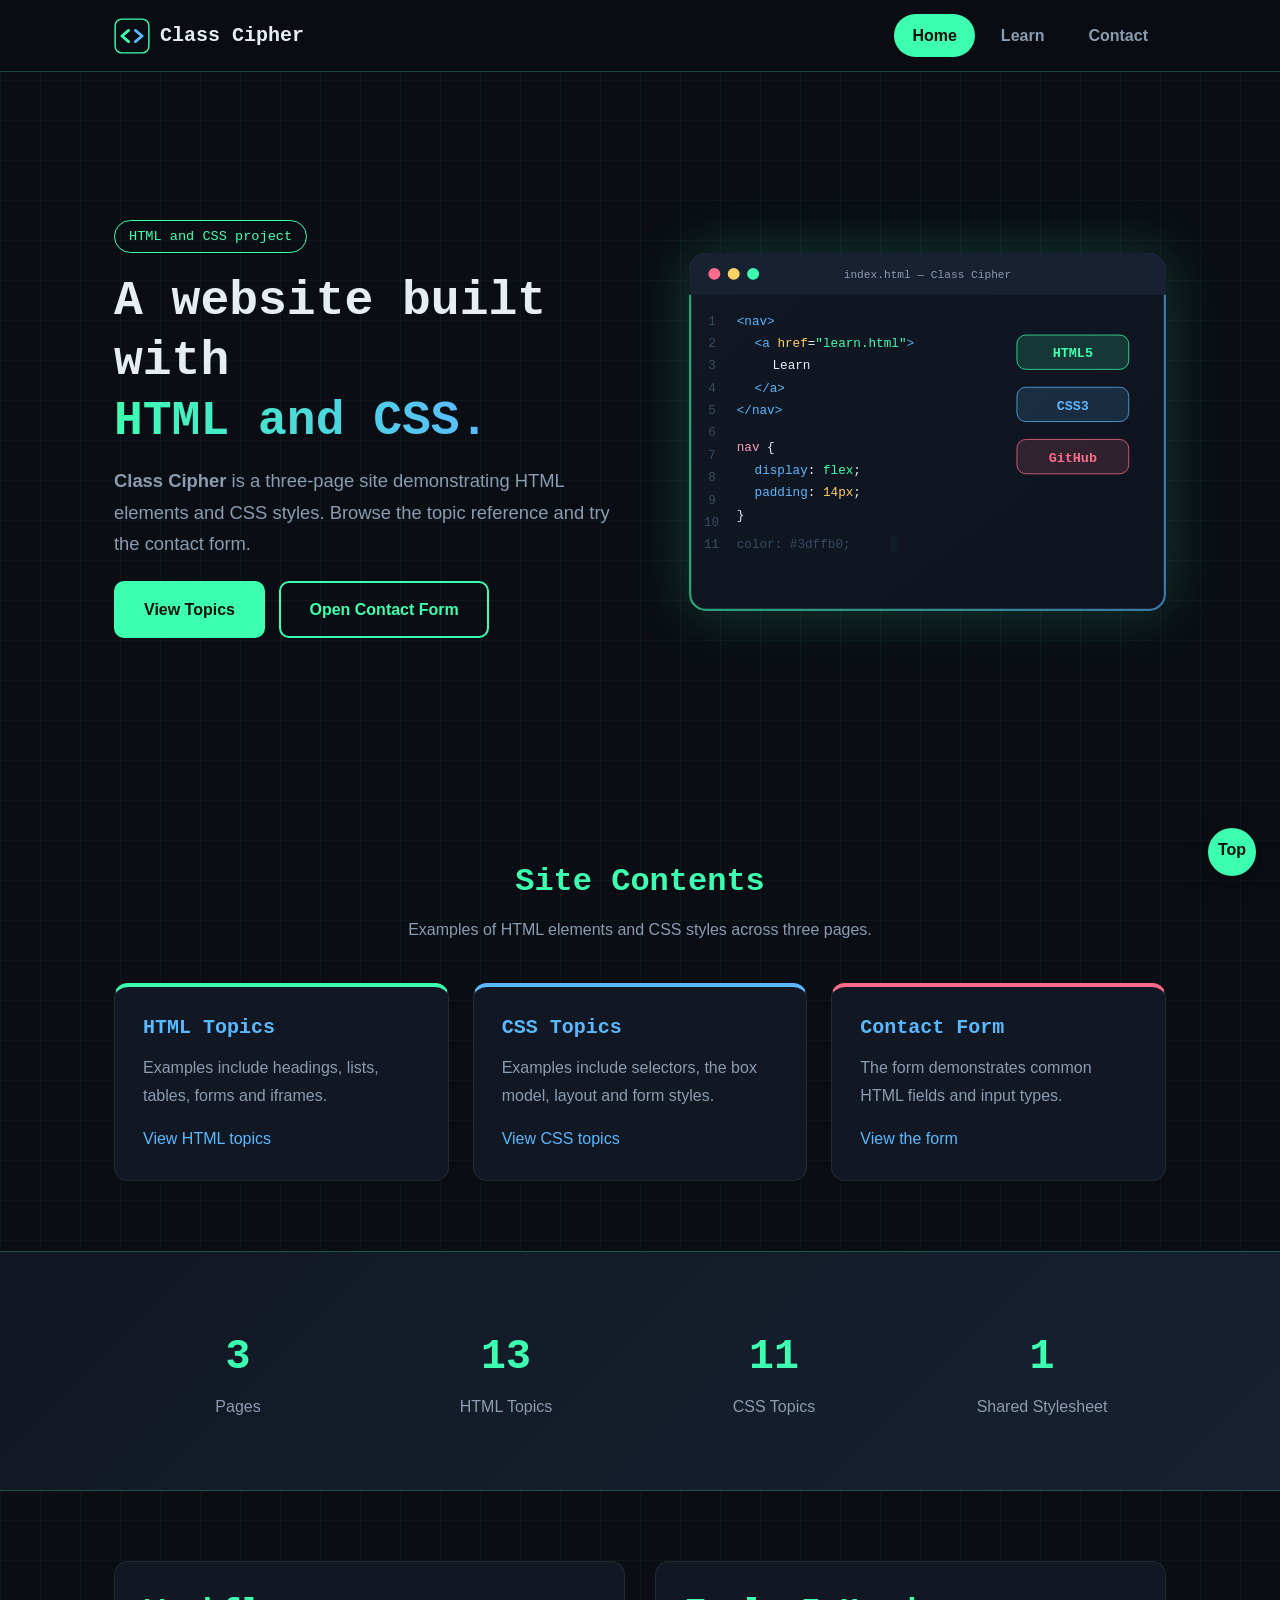
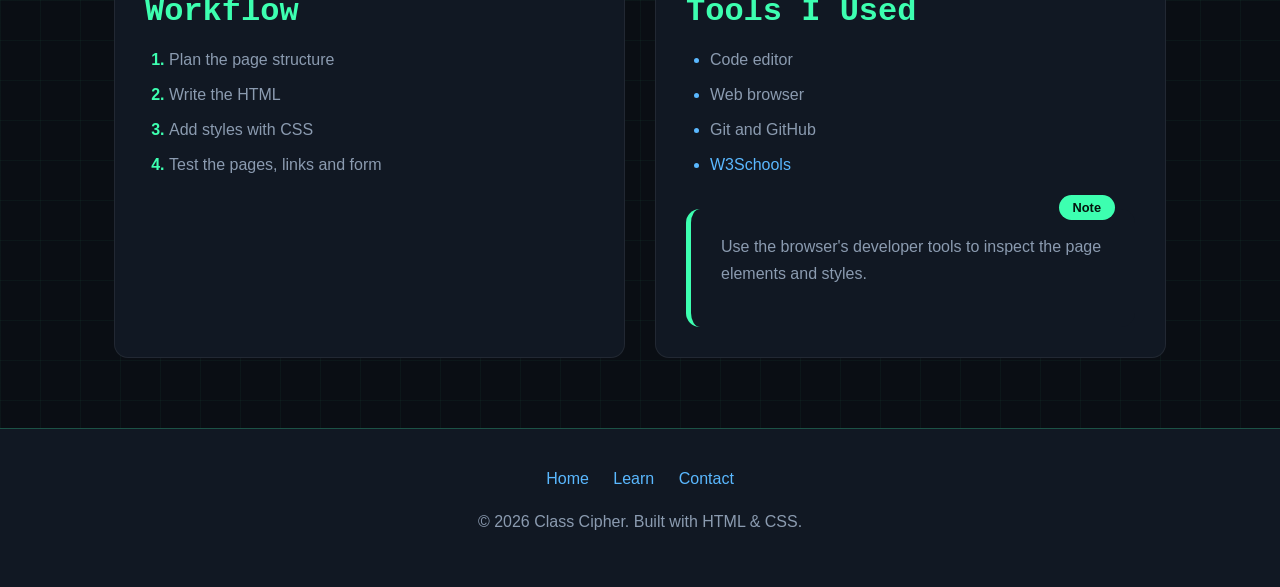
==== index.html @ cee4e054 "Complete" ====
<!DOCTYPE html>
<html lang="en">
<head>
  <meta charset="UTF-8">
  <meta name="viewport" content="width=device-width, initial-scale=1.0">
  <meta name="description" content="A website built with HTML and CSS.">
  <title>Class Cipher | Home</title>
  <!-- Favicon -->
  <link rel="icon" type="image/svg+xml" href="images/favicon.svg">
  <!-- External stylesheet -->
  <link rel="stylesheet" href="css/style.css">
</head>
<body id="top">

  <!-- ========== NAVIGATION BAR ========== -->
  <header>
    <nav>
      <div class="logo">
        <img src="images/favicon.svg" alt="Class Cipher logo">
        <a href="index.html">Class&nbsp;Cipher</a>
      </div>
      <ul>
        <li><a href="index.html" class="active">Home</a></li>
        <li><a href="learn.html">Learn</a></li>
        <li><a href="contact.html">Contact</a></li>
      </ul>
    </nav>
  </header>

  <!-- ========== HERO ========== -->
  <main>
    <section id="hero" class="container">
      <div>
        <span class="tag">HTML and CSS project</span>
        <h1>A website built with<br><span class="gradient-text">HTML and CSS.</span></h1>
        <p>
          <strong>Class Cipher</strong> is a three-page site demonstrating HTML
          elements and CSS styles. Browse the topic reference and try the contact form.
        </p>
        <a href="learn.html" class="btn btn-primary">View Topics</a>
        <a href="contact.html" class="btn btn-outline">Open Contact Form</a>
      </div>
      <img src="images/hero.svg" alt="Illustration of a code editor with HTML and CSS">
    </section>

    <!-- ========== FEATURE CARDS ========== -->
    <section id="features" class="container">
      <div class="section-title center">
        <h2>Site Contents</h2>
        <p>Examples of HTML elements and CSS styles across three pages.</p>
      </div>

      <div class="grid-3">
        <div class="card">
          <h3>HTML Topics</h3>
          <p>Examples include headings, lists, tables, forms and iframes.</p>
          <a href="learn.html#html-topics">View HTML topics</a>
        </div>
        <div class="card">
          <h3>CSS Topics</h3>
          <p>Examples include selectors, the box model, layout and form styles.</p>
          <a href="learn.html#css-topics">View CSS topics</a>
        </div>
        <div class="card">
          <h3>Contact Form</h3>
          <p>The form demonstrates common HTML fields and input types.</p>
          <a href="contact.html">View the form</a>
        </div>
      </div>
    </section>

    <!-- ========== STATS ========== -->
    <section id="stats">
      <div class="container">
        <div class="stats-grid">
          <div class="stat"><strong>3</strong><span>Pages</span></div>
          <div class="stat"><strong>13</strong><span>HTML Topics</span></div>
          <div class="stat"><strong>11</strong><span>CSS Topics</span></div>
          <div class="stat"><strong>1</strong><span>Shared Stylesheet</span></div>
        </div>
      </div>
    </section>

    <!-- ========== QUICK START ========== -->
    <section id="quick-start" class="container">
      <div class="split">
        <div class="panel">
          <h2>Workflow</h2>
          <!-- Ordered list -->
          <ol>
            <li>Plan the page structure</li>
            <li>Write the HTML</li>
            <li>Add styles with CSS</li>
            <li>Test the pages, links and form</li>
          </ol>
        </div>
        <div class="panel">
          <h2>Tools I Used</h2>
          <!-- Unordered list -->
          <ul class="styled">
            <li>Code editor</li>
            <li>Web browser</li>
            <li>Git and GitHub</li>
            <li><a href="https://www.w3schools.com/" target="_blank" rel="noopener">W3Schools</a></li>
          </ul>
          <div class="callout">
            <span class="corner">Note</span>
            <p>Use the browser's developer tools to inspect the page elements and styles.</p>
          </div>
        </div>
      </div>
    </section>
  </main>

  <!-- ========== FOOTER ========== -->
  <footer>
    <p>
      <a href="index.html">Home</a>
      <a href="learn.html">Learn</a>
      <a href="contact.html">Contact</a>
    </p>
    <p>&copy; 2026 Class Cipher. Built with HTML &amp; CSS.</p>
  </footer>

  <a href="#top" id="top-btn" title="Back to top">Top</a>

</body>
</html>
---- css/style.css ----
/* =====================================================
   CLASS CIPHER — Main Stylesheet
   Topics practised: selectors, comments, backgrounds,
   borders, margin & padding, height & width, box model,
   fonts, links, tables, max-width, positioning, forms
   ===================================================== */

/* ---------- 1. VARIABLES & RESET ---------- */
:root {
  --bg: #0a0e14;
  --panel: #111823;
  --panel-2: #172131;
  --text: #e6edf3;
  --muted: #8b9bb0;
  --accent: #3dffb0;
  --accent-2: #5ab8ff;
  --danger: #ff6b8a;
  --radius: 14px;
}

* {
  box-sizing: border-box; /* Box model: width includes padding + border */
  margin: 0;
  padding: 0;
}

html {
  scroll-behavior: smooth;
}

body {
  font-family: "Segoe UI", Tahoma, Geneva, Verdana, sans-serif;
  line-height: 1.7;
  color: var(--text);
  background-color: var(--bg);
  /* Subtle grid background */
  background-image:
    linear-gradient(rgba(61, 255, 176, 0.04) 1px, transparent 1px),
    linear-gradient(90deg, rgba(61, 255, 176, 0.04) 1px, transparent 1px);
  background-size: 40px 40px;
}

/* ---------- 2. TYPOGRAPHY ---------- */
h1, h2, h3, h4 {
  font-family: "Courier New", Courier, monospace;
  line-height: 1.25;
  margin-bottom: 14px;
}

h1 { font-size: 3rem; }
h2 { font-size: 2rem; color: var(--accent); }
h3 { font-size: 1.25rem; color: var(--accent-2); }

p { margin-bottom: 16px; color: var(--muted); }

code {
  font-family: "Courier New", monospace;
  background: var(--panel-2);
  color: var(--accent);
  padding: 2px 8px;
  border-radius: 6px;
}

/* ---------- 3. LINKS (link, visited, hover, active) ---------- */
a:link    { color: var(--accent-2); text-decoration: none; }
a:visited { color: #b69cff; }
a:hover   { color: var(--accent); text-decoration: underline; }
a:active  { color: var(--danger); }

/* ---------- 4. NAVIGATION BAR ---------- */
header {
  position: sticky;          /* Positioning: stays at top while scrolling */
  top: 0;
  z-index: 100;
  background: rgba(10, 14, 20, 0.88);
  backdrop-filter: blur(10px);
  border-bottom: 1px solid rgba(61, 255, 176, 0.25);
}

nav {
  max-width: 1100px;         /* Max-width keeps content readable */
  margin: 0 auto;
  padding: 14px 24px;
  display: flex;
  justify-content: space-between;
  align-items: center;
}

.logo {
  display: flex;
  align-items: center;
  gap: 10px;
  font-family: "Courier New", monospace;
  font-weight: bold;
  font-size: 1.25rem;
}

.logo img { width: 36px; height: 36px; }
.logo a:link, .logo a:visited { color: var(--text); }

nav ul {
  list-style: none;
  display: flex;
  gap: 8px;
}

nav ul li a {
  display: block;
  padding: 8px 18px;
  border-radius: 999px;
  font-weight: 600;
  transition: all 0.25s ease;
}

nav ul li a:link,
nav ul li a:visited { color: var(--muted); }

nav ul li a:hover {
  background: var(--panel-2);
  color: var(--accent);
  text-decoration: none;
}

nav ul li a.active {
  background: var(--accent);
  color: #04130d;
}

/* ---------- 5. LAYOUT HELPERS ---------- */
.container {
  max-width: 1100px;
  margin: 0 auto;
  padding: 70px 24px;
}

.center { text-align: center; }

.section-title { margin-bottom: 40px; }
.section-title p { max-width: 600px; margin-left: auto; margin-right: auto; }

.tag {
  display: inline-block;
  font-family: "Courier New", monospace;
  font-size: 0.85rem;
  color: var(--accent);
  border: 1px solid var(--accent);
  padding: 4px 14px;
  border-radius: 999px;
  margin-bottom: 18px;
}

.gradient-text {
  background: linear-gradient(90deg, var(--accent), var(--accent-2));
  -webkit-background-clip: text;
  background-clip: text;
  -webkit-text-fill-color: transparent;
}

/* ---------- 6. HERO ---------- */
#hero {
  display: grid;
  grid-template-columns: 1.1fr 1fr;
  gap: 50px;
  align-items: center;
  min-height: 80vh;
}

#hero p { font-size: 1.15rem; max-width: 520px; }

#hero img {
  width: 100%;
  border-radius: var(--radius);
  box-shadow: 0 0 60px rgba(61, 255, 176, 0.18);
  animation: float 5s ease-in-out infinite;
}

@keyframes float {
  0%, 100% { transform: translateY(0); }
  50%      { transform: translateY(-12px); }
}

/* ---------- 7. BUTTONS ---------- */
.btn {
  display: inline-block;
  padding: 13px 28px;
  margin: 6px 10px 6px 0;
  font-family: inherit;
  font-size: 1rem;
  font-weight: 700;
  border: 2px solid var(--accent);
  border-radius: 10px;
  cursor: pointer;
  transition: transform 0.2s, box-shadow 0.2s, background 0.2s;
}

.btn-primary,
a.btn-primary:link,
a.btn-primary:visited {
  background: var(--accent);
  color: #04130d;
}

.btn-outline,
a.btn-outline:link,
a.btn-outline:visited {
  background: transparent;
  color: var(--accent);
}

.btn:hover {
  transform: translateY(-3px);
  box-shadow: 0 8px 24px rgba(61, 255, 176, 0.35);
  text-decoration: none;
}

.btn:active { transform: translateY(0); }

/* ---------- 8. CARDS (div + box model) ---------- */
.grid-3 {
  display: grid;
  grid-template-columns: repeat(3, 1fr);
  gap: 24px;
}

.card {
  background: var(--panel);
  border: 1px solid rgba(255, 255, 255, 0.07);
  border-top: 4px solid var(--accent);
  border-radius: var(--radius);
  padding: 28px;
  transition: transform 0.25s, border-color 0.25s;
}

.card:nth-child(2) { border-top-color: var(--accent-2); }
.card:nth-child(3) { border-top-color: var(--danger); }

.card:hover {
  transform: translateY(-8px);
  border-color: var(--accent);
}

/* ---------- 9. STATS BAR ---------- */
#stats {
  background: linear-gradient(135deg, var(--panel), var(--panel-2));
  border-top: 1px solid rgba(61, 255, 176, 0.25);
  border-bottom: 1px solid rgba(61, 255, 176, 0.25);
}

.stats-grid {
  display: grid;
  grid-template-columns: repeat(4, 1fr);
  text-align: center;
  gap: 20px;
}

.stat strong {
  display: block;
  font-family: "Courier New", monospace;
  font-size: 2.6rem;
  color: var(--accent);
}

.stat span { color: var(--muted); }

/* ---------- 10. TWO-COLUMN BLOCK ---------- */
.split {
  display: grid;
  grid-template-columns: 1fr 1fr;
  gap: 30px;
}

.panel {
  background: var(--panel);
  border-radius: var(--radius);
  border: 1px solid rgba(255, 255, 255, 0.07);
  padding: 30px;
}

/* ---------- 11. LISTS ---------- */
ol, ul.styled { padding-left: 24px; }

ol li, ul.styled li {
  margin-bottom: 8px;
  color: var(--muted);
}

ol li::marker { color: var(--accent); font-weight: bold; }
ul.styled li::marker { color: var(--accent-2); }

dl dt {
  font-family: "Courier New", monospace;
  font-weight: bold;
  color: var(--accent);
  margin-top: 16px;
}

dl dd {
  margin-left: 20px;
  padding-left: 14px;
  border-left: 3px solid var(--accent-2);
  color: var(--muted);
}

/* ---------- 12. TABLE STYLING ---------- */
.table-wrap { overflow-x: auto; }

table {
  width: 100%;
  border-collapse: collapse;
  background: var(--panel);
  border-radius: var(--radius);
  overflow: hidden;
}

caption {
  caption-side: top;
  padding: 14px;
  font-family: "Courier New", monospace;
  color: var(--accent);
  font-weight: bold;
  text-align: left;
}

th, td {
  padding: 14px 18px;
  text-align: left;
  border-bottom: 1px solid rgba(255, 255, 255, 0.08);
}

thead th {
  background: var(--accent);
  color: #04130d;
  text-transform: uppercase;
  font-size: 0.85rem;
  letter-spacing: 1px;
}

tbody tr:nth-child(even) { background: var(--panel-2); }
tbody tr:hover { background: rgba(61, 255, 176, 0.12); }
tfoot td { color: var(--accent-2); font-weight: bold; }

.badge {
  padding: 3px 12px;
  border-radius: 999px;
  font-size: 0.8rem;
  font-weight: bold;
}
.badge.done  { background: rgba(61, 255, 176, 0.18); color: var(--accent); }
.badge.doing { background: rgba(90, 184, 255, 0.18); color: var(--accent-2); }

/* ---------- 13. IFRAME ---------- */
iframe {
  width: 100%;
  height: 260px;
  border: 2px dashed var(--accent);
  border-radius: var(--radius);
  background: #fff;
}

/* ---------- 14. FORMS ---------- */
form {
  background: var(--panel);
  border: 1px solid rgba(255, 255, 255, 0.08);
  border-radius: var(--radius);
  padding: 34px;
}

fieldset {
  border: 1px solid rgba(61, 255, 176, 0.3);
  border-radius: 10px;
  padding: 20px;
  margin-bottom: 24px;
}

legend {
  padding: 0 12px;
  color: var(--accent);
  font-family: "Courier New", monospace;
  font-weight: bold;
}

label {
  display: block;
  margin: 14px 0 6px;
  font-weight: 600;
}

input[type="text"],
input[type="email"],
input[type="password"],
input[type="tel"],
input[type="number"],
input[type="date"],
input[type="time"],
input[type="url"],
input[type="file"],
select,
textarea {
  width: 100%;
  padding: 12px 14px;
  background: var(--bg);
  color: var(--text);
  border: 2px solid #26354a;
  border-radius: 8px;
  font-family: inherit;
  font-size: 1rem;
  transition: border-color 0.2s, box-shadow 0.2s;
}

input:focus,
select:focus,
textarea:focus {
  outline: none;
  border-color: var(--accent);
  box-shadow: 0 0 0 4px rgba(61, 255, 176, 0.15);
}

textarea { resize: vertical; min-height: 120px; }

input[type="radio"],
input[type="checkbox"] {
  accent-color: var(--accent);
  margin-right: 8px;
}

input[type="range"] { width: 100%; accent-color: var(--accent); }
input[type="color"] { width: 70px; height: 40px; border: none; background: none; cursor: pointer; }

.inline-label { display: inline-block; margin-right: 22px; font-weight: 400; }

.form-row {
  display: grid;
  grid-template-columns: 1fr 1fr;
  gap: 20px;
}

/* ---------- 15. CALLOUT & FOOTER ---------- */
.callout {
  position: relative;               /* Positioning: parent for absolute child */
  background: var(--panel);
  border-left: 5px solid var(--accent);
  border-radius: var(--radius);
  padding: 24px 30px 24px 30px;
  margin-top: 30px;
}

.callout .corner {
  position: absolute;               /* Positioned inside .callout */
  top: -14px;
  right: 20px;
  background: var(--accent);
  color: #04130d;
  padding: 2px 14px;
  border-radius: 999px;
  font-size: 0.8rem;
  font-weight: bold;
}

footer {
  background: var(--panel);
  border-top: 1px solid rgba(61, 255, 176, 0.25);
  text-align: center;
  padding: 36px 24px;
  color: var(--muted);
}

footer a { margin: 0 10px; }

/* back-to-top floating button */
#top-btn {
  position: fixed;                  /* Positioning: always visible */
  right: 24px;
  bottom: 24px;
  width: 48px;
  height: 48px;
  line-height: 44px;
  text-align: center;
  background: var(--accent);
  border-radius: 50%;
  font-weight: bold;
  box-shadow: 0 6px 20px rgba(0, 0, 0, 0.5);
}
#top-btn:link, #top-btn:visited { color: #04130d; }
#top-btn:hover { text-decoration: none; transform: scale(1.1); }

/* ---------- 16. RESPONSIVE ---------- */
@media (max-width: 860px) {
  h1 { font-size: 2.2rem; }
  #hero, .split, .form-row { grid-template-columns: 1fr; }
  .grid-3 { grid-template-columns: 1fr; }
  .stats-grid { grid-template-columns: repeat(2, 1fr); }
  nav { flex-direction: column; gap: 10px; }
  nav ul li a { padding: 7px 13px; }
}
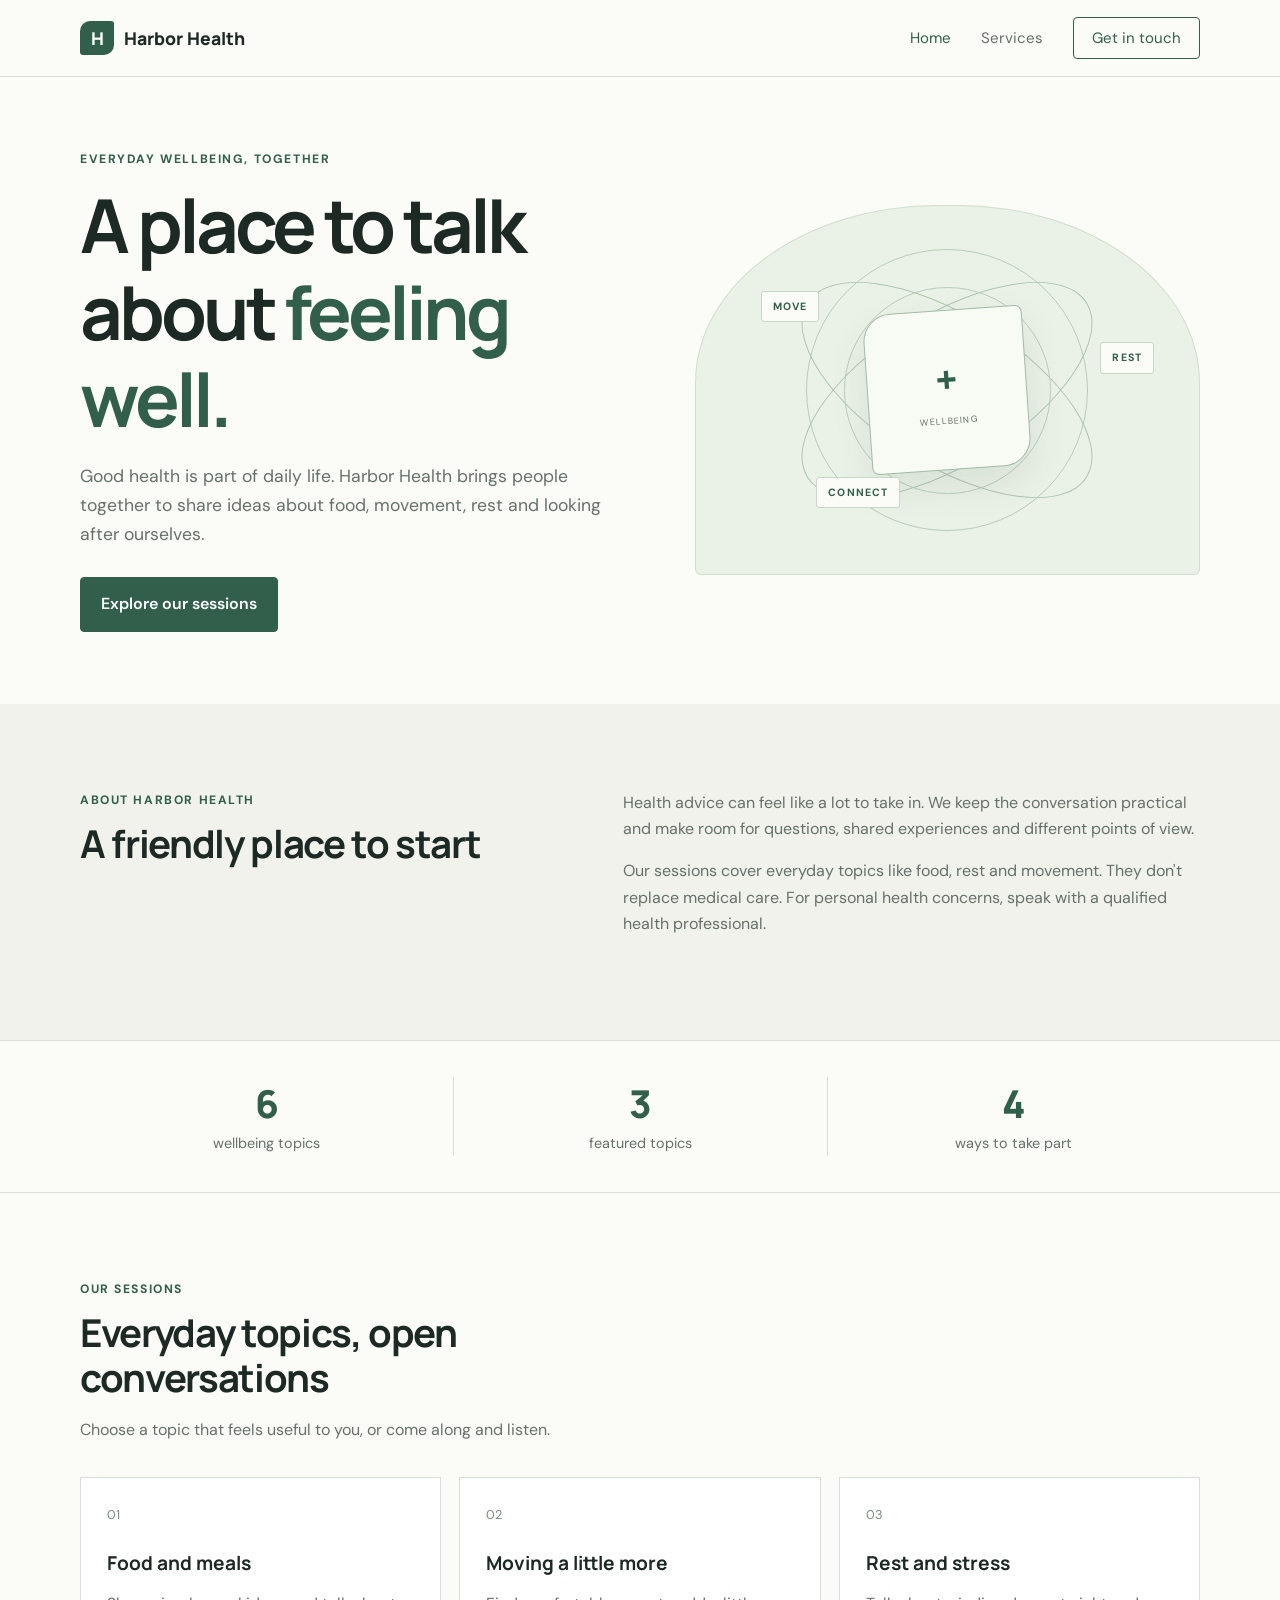
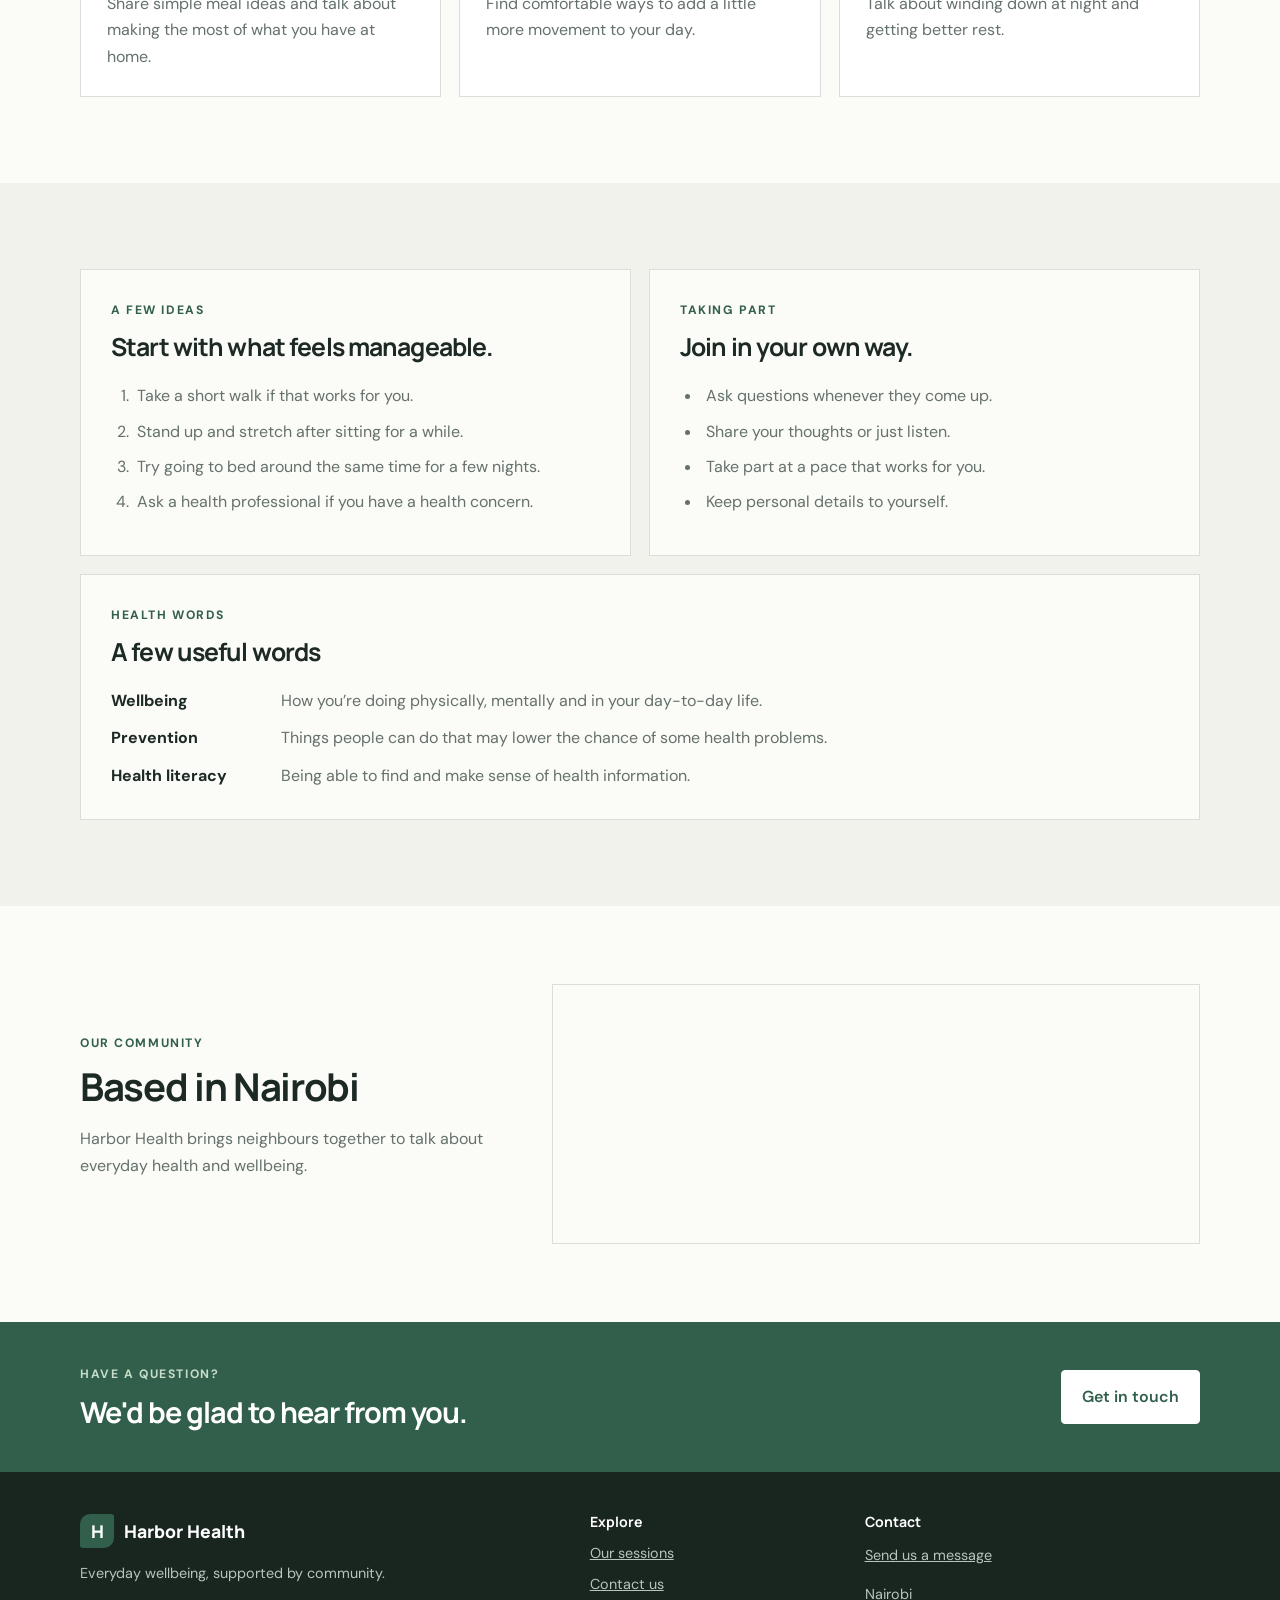
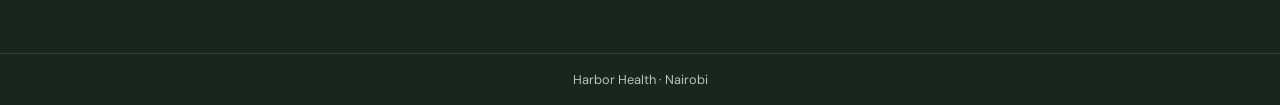
==== commit 30dd0b6d: "Complete week 1 project" ====
--- a/index.html
+++ b/index.html
@@ -3,126 +3,178 @@
 <head>
   <meta charset="UTF-8">
   <meta name="viewport" content="width=device-width, initial-scale=1.0">
-  <meta name="description" content="A website built with HTML and CSS.">
-  <title>Class Cipher | Home</title>
-  <!-- Favicon -->
-  <link rel="icon" type="image/svg+xml" href="images/favicon.svg">
-  <!-- External stylesheet -->
-  <link rel="stylesheet" href="css/style.css">
+  <meta name="description" content="Harbor Health brings people together to talk about everyday wellbeing.">
+  <title>Harbor Health | Home</title>
+  <link rel="icon" type="image/svg+xml" href="static/images/favicon.svg">
+  <link rel="stylesheet" href="static/css/index.css">
 </head>
-<body id="top">
-
-  <!-- ========== NAVIGATION BAR ========== -->
-  <header>
-    <nav>
-      <div class="logo">
-        <img src="images/favicon.svg" alt="Class Cipher logo">
-        <a href="index.html">Class&nbsp;Cipher</a>
-      </div>
-      <ul>
-        <li><a href="index.html" class="active">Home</a></li>
-        <li><a href="learn.html">Learn</a></li>
-        <li><a href="contact.html">Contact</a></li>
+<body>
+  <header class="site-header">
+    <nav class="nav-wrap" aria-label="Main navigation">
+      <a class="brand" href="index.html"><span class="brand-mark">H</span><span>Harbor Health</span></a>
+      <ul class="nav-links">
+        <li><a class="current" href="index.html" aria-current="page">Home</a></li>
+        <li><a href="programs.html">Services</a></li>
+        <li><a class="nav-cta" href="register.html">Get in touch</a></li>
       </ul>
     </nav>
   </header>
 
-  <!-- ========== HERO ========== -->
   <main>
-    <section id="hero" class="container">
-      <div>
-        <span class="tag">HTML and CSS project</span>
-        <h1>A website built with<br><span class="gradient-text">HTML and CSS.</span></h1>
-        <p>
-          <strong>Class Cipher</strong> is a three-page site demonstrating HTML
-          elements and CSS styles. Browse the topic reference and try the contact form.
+    <section class="hero page-width">
+      <div class="hero-copy">
+        <p class="eyebrow">Everyday wellbeing, together</p>
+        <h1>A place to talk about <span>feeling well.</span></h1>
+        <p class="hero-text">
+          Good health is part of daily life. Harbor Health brings people
+          together to share ideas about food, movement, rest and looking after
+          ourselves.
         </p>
-        <a href="learn.html" class="btn btn-primary">View Topics</a>
-        <a href="contact.html" class="btn btn-outline">Open Contact Form</a>
+        <a class="button" href="programs.html">Explore our sessions</a>
       </div>
-      <img src="images/hero.svg" alt="Illustration of a code editor with HTML and CSS">
+      <div class="hero-art" role="img" aria-label="Illustration of a person and a health cross">
+        <div class="orbit orbit-one"></div>
+        <div class="orbit orbit-two"></div>
+        <div class="chip"><span class="health-cross">+</span><small>WELLBEING</small></div>
+        <span class="art-label label-one">MOVE</span>
+        <span class="art-label label-two">REST</span>
+        <span class="art-label label-three">CONNECT</span>
+      </div>
     </section>
 
-    <!-- ========== FEATURE CARDS ========== -->
-    <section id="features" class="container">
-      <div class="section-title center">
-        <h2>Site Contents</h2>
-        <p>Examples of HTML elements and CSS styles across three pages.</p>
-      </div>
-
-      <div class="grid-3">
-        <div class="card">
-          <h3>HTML Topics</h3>
-          <p>Examples include headings, lists, tables, forms and iframes.</p>
-          <a href="learn.html#html-topics">View HTML topics</a>
+    <section class="about section-space">
+      <div class="page-width about-grid">
+        <div>
+          <p class="eyebrow">About Harbor Health</p>
+          <h2>A friendly place to start</h2>
         </div>
-        <div class="card">
-          <h3>CSS Topics</h3>
-          <p>Examples include selectors, the box model, layout and form styles.</p>
-          <a href="learn.html#css-topics">View CSS topics</a>
-        </div>
-        <div class="card">
-          <h3>Contact Form</h3>
-          <p>The form demonstrates common HTML fields and input types.</p>
-          <a href="contact.html">View the form</a>
+        <div>
+          <p>
+            Health advice can feel like a lot to take in. We keep the
+            conversation practical and make room for questions, shared
+            experiences and different points of view.
+          </p>
+          <p>
+            Our sessions cover everyday topics like food, rest and movement.
+            They don't replace medical care. For personal health concerns,
+            speak with a qualified health professional.
+          </p>
         </div>
       </div>
     </section>
 
-    <!-- ========== STATS ========== -->
-    <section id="stats">
-      <div class="container">
-        <div class="stats-grid">
-          <div class="stat"><strong>3</strong><span>Pages</span></div>
-          <div class="stat"><strong>13</strong><span>HTML Topics</span></div>
-          <div class="stat"><strong>11</strong><span>CSS Topics</span></div>
-          <div class="stat"><strong>1</strong><span>Shared Stylesheet</span></div>
+    <section class="stats-section section-space" aria-label="Harbor Health at a glance">
+      <div class="page-width stats-grid">
+        <div><strong>6</strong><span>wellbeing topics</span></div>
+        <div><strong>3</strong><span>featured topics</span></div>
+        <div><strong>4</strong><span>ways to take part</span></div>
+      </div>
+    </section>
+
+    <section class="section-space page-width">
+      <div class="section-heading">
+        <p class="eyebrow">Our sessions</p>
+        <h2>Everyday topics, open conversations</h2>
+        <p>Choose a topic that feels useful to you, or come along and listen.</p>
+      </div>
+      <div class="service-grid">
+        <article class="service-card">
+          <span class="card-number">01</span>
+          <h3>Food and meals</h3>
+          <p>Share simple meal ideas and talk about making the most of what you have at home.</p>
+        </article>
+        <article class="service-card">
+          <span class="card-number">02</span>
+          <h3>Moving a little more</h3>
+          <p>Find comfortable ways to add a little more movement to your day.</p>
+        </article>
+        <article class="service-card">
+          <span class="card-number">03</span>
+          <h3>Rest and stress</h3>
+          <p>Talk about winding down at night and getting better rest.</p>
+        </article>
+      </div>
+    </section>
+
+    <section class="details-section section-space">
+      <div class="page-width details-grid">
+        <div class="detail-panel">
+          <p class="eyebrow">A few ideas</p>
+          <h2>Start with what feels manageable.</h2>
+          <ol>
+            <li>Take a short walk if that works for you.</li>
+            <li>Stand up and stretch after sitting for a while.</li>
+            <li>Try going to bed around the same time for a few nights.</li>
+            <li>Ask a health professional if you have a health concern.</li>
+          </ol>
+        </div>
+        <div class="detail-panel">
+          <p class="eyebrow">Taking part</p>
+          <h2>Join in your own way.</h2>
+          <ul>
+            <li>Ask questions whenever they come up.</li>
+            <li>Share your thoughts or just listen.</li>
+            <li>Take part at a pace that works for you.</li>
+            <li>Keep personal details to yourself.</li>
+          </ul>
+        </div>
+        <div class="detail-panel terms-panel">
+          <p class="eyebrow">Health words</p>
+          <h2>A few useful words</h2>
+          <dl>
+            <dt>Wellbeing</dt>
+            <dd>How you’re doing physically, mentally and in your day-to-day life.</dd>
+            <dt>Prevention</dt>
+            <dd>Things people can do that may lower the chance of some health problems.</dd>
+            <dt>Health literacy</dt>
+            <dd>Being able to find and make sense of health information.</dd>
+          </dl>
         </div>
       </div>
     </section>
 
-    <!-- ========== QUICK START ========== -->
-    <section id="quick-start" class="container">
-      <div class="split">
-        <div class="panel">
-          <h2>Workflow</h2>
-          <!-- Ordered list -->
-          <ol>
-            <li>Plan the page structure</li>
-            <li>Write the HTML</li>
-            <li>Add styles with CSS</li>
-            <li>Test the pages, links and form</li>
-          </ol>
+    <section class="visit-section page-width">
+      <div>
+        <p class="eyebrow">Our community</p>
+        <h2>Based in Nairobi</h2>
+        <p>Harbor Health brings neighbours together to talk about everyday health and wellbeing.</p>
+      </div>
+      <iframe
+        title="Map of Nairobi"
+        src="https://www.openstreetmap.org/export/embed.html?bbox=36.8000%2C-1.3000%2C36.8400%2C-1.2700&amp;layer=mapnik"
+        loading="lazy">
+      </iframe>
+    </section>
+
+    <section class="join-strip">
+      <div class="page-width join-inner">
+        <div>
+          <p class="eyebrow">Have a question?</p>
+          <h2>We'd be glad to hear from you.</h2>
         </div>
-        <div class="panel">
-          <h2>Tools I Used</h2>
-          <!-- Unordered list -->
-          <ul class="styled">
-            <li>Code editor</li>
-            <li>Web browser</li>
-            <li>Git and GitHub</li>
-            <li><a href="https://www.w3schools.com/" target="_blank" rel="noopener">W3Schools</a></li>
-          </ul>
-          <div class="callout">
-            <span class="corner">Note</span>
-            <p>Use the browser's developer tools to inspect the page elements and styles.</p>
-          </div>
-        </div>
+        <a class="button button-light" href="register.html">Get in touch</a>
       </div>
     </section>
   </main>
 
-  <!-- ========== FOOTER ========== -->
-  <footer>
-    <p>
-      <a href="index.html">Home</a>
-      <a href="learn.html">Learn</a>
-      <a href="contact.html">Contact</a>
-    </p>
-    <p>&copy; 2026 Class Cipher. Built with HTML &amp; CSS.</p>
+  <footer class="site-footer">
+    <div class="page-width footer-grid">
+      <div>
+        <a class="brand footer-brand" href="index.html"><span class="brand-mark">H</span><span>Harbor Health</span></a>
+        <p>Everyday wellbeing, supported by community.</p>
+      </div>
+      <div>
+        <h2>Explore</h2>
+        <a href="programs.html">Our sessions</a>
+        <a href="register.html">Contact us</a>
+      </div>
+      <div>
+        <h2>Contact</h2>
+        <a href="register.html">Send us a message</a>
+        <p>Nairobi</p>
+      </div>
+    </div>
+    <p class="copyright">Harbor Health · Nairobi</p>
   </footer>
-
-  <a href="#top" id="top-btn" title="Back to top">Top</a>
-
 </body>
 </html>
--- a/static/css/index.css
+++ b/static/css/index.css
@@ -0,0 +1,114 @@
+@import url("https://fonts.googleapis.com/css2?family=DM+Sans:wght@400;500;600;700&family=Manrope:wght@400;500;600;700;800&display=swap");
+
+:root {
+  --ink: #1c2924;
+  --muted: #65716b;
+  --green: #315f4b;
+  --mint: #dcebdd;
+  --paper: #fbfbf7;
+  --line: #d9dfd8;
+}
+
+* { box-sizing: border-box; }
+html { scroll-behavior: smooth; }
+body { margin: 0; background: var(--paper); color: var(--ink); font: 16px/1.65 "DM Sans", Arial, sans-serif; }
+a { color: var(--green); }
+a:hover { color: #173e2c; }
+.page-width { width: min(1120px, calc(100% - 48px)); margin-inline: auto; }
+.site-header { position: sticky; top: 0; z-index: 5; background: rgba(251, 251, 247, .96); border-bottom: 1px solid var(--line); }
+.nav-wrap { width: min(1120px, calc(100% - 48px)); min-height: 76px; margin: auto; display: flex; align-items: center; justify-content: space-between; gap: 24px; }
+.brand { display: inline-flex; align-items: center; gap: 10px; color: var(--ink); font: 800 1.1rem "Manrope", Arial, sans-serif; text-decoration: none; }
+.brand-mark { width: 34px; height: 34px; display: grid; place-items: center; border-radius: 10px 3px 10px 3px; background: var(--green); color: white; }
+.nav-links { display: flex; align-items: center; gap: 30px; margin: 0; padding: 0; list-style: none; }
+.nav-links a { color: var(--muted); text-decoration: none; font-size: .94rem; }
+.nav-links a:hover, .nav-links a.current { color: var(--green); }
+.nav-links .nav-cta { padding: 10px 18px; border: 1px solid var(--green); border-radius: 4px; color: var(--green); }
+.nav-links .nav-cta:hover { background: var(--green); color: white; }
+.hero { min-height: 540px; padding-block: 72px; display: grid; grid-template-columns: 1.05fr .95fr; align-items: center; gap: 56px; }
+.eyebrow { margin: 0 0 12px; color: var(--green); font-size: .76rem; font-weight: 700; letter-spacing: .13em; text-transform: uppercase; }
+h1, h2, h3 { margin-top: 0; font-family: "Manrope", "DM Sans", Arial, sans-serif; line-height: 1.17; }
+h1 { max-width: 650px; margin-bottom: 20px; font-size: clamp(2.7rem, 6vw, 4.65rem); letter-spacing: -.055em; }
+h1 span { color: var(--green); }
+.hero-text { max-width: 540px; margin: 0 0 28px; color: var(--muted); font-size: 1.1rem; }
+.button { display: inline-block; padding: 13px 20px; border: 1px solid var(--green); border-radius: 4px; background: var(--green); color: white; font-weight: 600; text-decoration: none; transition: background .2s, transform .2s; }
+.button:hover { transform: translateY(-2px); background: #244b38; color: white; }
+.hero-art { position: relative; min-height: 370px; display: grid; place-items: center; overflow: hidden; border: 1px solid #d0decf; border-radius: 48% 48% 6px 6px; background: #eaf1e7; }
+.hero-art::before, .hero-art::after { position: absolute; content: ""; border: 1px solid #b6cdb9; border-radius: 50%; }
+.hero-art::before { width: 280px; height: 280px; }
+.hero-art::after { width: 205px; height: 205px; }
+.orbit { position: absolute; width: 330px; height: 150px; border: 1px solid #aac4af; border-radius: 50%; transform: rotate(-32deg); }
+.orbit-two { transform: rotate(32deg); }
+.chip { z-index: 1; width: 160px; height: 160px; display: flex; flex-direction: column; justify-content: center; align-items: center; gap: 8px; border: 1px solid #a2bba5; border-radius: 28px 7px 28px 7px; background: #f8faf4; box-shadow: 0 16px 36px #49634b1c; transform: rotate(-4deg); }
+.chip span { color: var(--green); font: 800 2.5rem "Manrope", sans-serif; }
+.chip small { color: var(--muted); font-size: .55rem; letter-spacing: .12em; }
+.art-label { position: absolute; z-index: 2; padding: 6px 11px; border: 1px solid #c7d7c7; border-radius: 3px; background: var(--paper); color: var(--green); font-size: .66rem; font-weight: 700; letter-spacing: .1em; }
+.label-one { top: 23%; left: 13%; }
+.label-two { top: 37%; right: 9%; }
+.label-three { bottom: 18%; left: 24%; }
+.section-space { padding-block: 86px; }
+.about { background: #f0f2eb; }
+.about-grid { display: grid; grid-template-columns: .9fr 1.1fr; gap: 70px; align-items: start; }
+.about h2, .section-heading h2, .detail-panel h2, .visit-section h2, .join-inner h2 { margin-bottom: 0; font-size: clamp(1.8rem, 3vw, 2.6rem); letter-spacing: -.035em; }
+.about-grid > div:last-child p { margin-top: 0; color: var(--muted); }
+.stats-section { padding-block: 36px; border-block: 1px solid var(--line); background: var(--paper); }
+.stats-grid { display: grid; grid-template-columns: repeat(3, 1fr); text-align: center; }
+.stats-grid div + div { border-left: 1px solid var(--line); }
+.stats-grid strong { display: block; color: var(--green); font: 800 2.4rem "Manrope", sans-serif; }
+.stats-grid span { color: var(--muted); font-size: .9rem; }
+.section-heading { max-width: 630px; margin-bottom: 34px; }
+.section-heading h2 { margin-bottom: 9px; }
+.section-heading > p:last-child { color: var(--muted); }
+.service-grid { display: grid; grid-template-columns: repeat(3, 1fr); gap: 18px; }
+.service-card { min-height: 220px; padding: 26px; border: 1px solid var(--line); background: white; transition: transform .2s, box-shadow .2s; }
+.service-card:hover { transform: translateY(-4px); box-shadow: 0 14px 30px #24392d12; }
+.card-number { display: block; margin-bottom: 27px; color: #77917e; font-size: .8rem; }
+.service-card h3 { margin-bottom: 9px; font-size: 1.2rem; }
+.service-card p { margin-bottom: 0; color: var(--muted); }
+.details-section { background: #f0f2eb; }
+.details-grid { display: grid; grid-template-columns: 1fr 1fr; gap: 18px; }
+.detail-panel { padding: 30px; border: 1px solid var(--line); background: var(--paper); }
+.detail-panel h2 { margin-bottom: 22px; font-size: 1.55rem; }
+.detail-panel ol, .detail-panel ul { margin: 0; padding-left: 22px; color: var(--muted); }
+.detail-panel li { margin-bottom: 9px; padding-left: 4px; }
+.terms-panel { grid-column: 1 / -1; }
+.terms-panel dl { display: grid; grid-template-columns: 150px 1fr; gap: 11px 20px; margin: 0; }
+.terms-panel dt { font-weight: 700; }
+.terms-panel dd { margin: 0; color: var(--muted); }
+.visit-section { padding-block: 78px; display: grid; grid-template-columns: .8fr 1.2fr; gap: 40px; align-items: center; }
+.visit-section p:last-child { color: var(--muted); }
+.visit-section iframe { width: 100%; height: 260px; border: 1px solid var(--line); filter: saturate(.7); }
+.join-strip { padding-block: 42px; background: var(--green); color: white; }
+.join-inner { display: flex; align-items: center; justify-content: space-between; gap: 24px; }
+.join-inner .eyebrow { color: #c5ddc9; }
+.join-inner h2 { font-size: 1.8rem; }
+.button-light { flex: 0 0 auto; border-color: #fff; background: white; color: var(--green); }
+.button-light:hover { background: #eaf1e7; color: var(--green); }
+.site-footer { padding-top: 42px; background: #19251f; color: #dce4dd; }
+.footer-grid { display: grid; grid-template-columns: 1.4fr .7fr 1fr; gap: 40px; padding-bottom: 32px; }
+.footer-brand { color: white; }
+.site-footer p, .site-footer a:not(.brand) { color: #b8c5bc; font-size: .9rem; }
+.footer-grid > div:nth-child(2) a { display: block; margin-bottom: 7px; }
+.footer-grid h2 { margin: 0 0 12px; color: white; font-size: .88rem; }
+.copyright { margin: 0; padding: 15px 24px; border-top: 1px solid #ffffff1c; text-align: center; font-size: .8rem !important; }
+@media (max-width: 760px) {
+  .hero { min-height: auto; grid-template-columns: 1fr; padding-block: 56px; }
+  .hero-art { min-height: 320px; }
+  .about-grid, .visit-section { grid-template-columns: 1fr; gap: 24px; }
+  .service-grid { grid-template-columns: 1fr; }
+  .service-card { min-height: 0; }
+  .footer-grid { grid-template-columns: 1fr 1fr; }
+}
+@media (max-width: 520px) {
+  .page-width, .nav-wrap { width: min(100% - 32px, 1120px); }
+  .nav-wrap { min-height: 68px; align-items: flex-start; flex-direction: column; justify-content: center; gap: 10px; }
+  .nav-links { width: 100%; gap: 20px; }
+  .nav-links .nav-cta { padding: 6px 12px; }
+  .hero { padding-block: 42px; }
+  .hero-art { min-height: 270px; }
+  .section-space { padding-block: 58px; }
+  .stats-grid strong { font-size: 1.9rem; }
+  .terms-panel dl { grid-template-columns: 1fr; gap: 4px; }
+  .terms-panel dd { margin-bottom: 12px; }
+  .join-inner { align-items: flex-start; flex-direction: column; }
+  .footer-grid { grid-template-columns: 1fr; gap: 20px; }
+}
